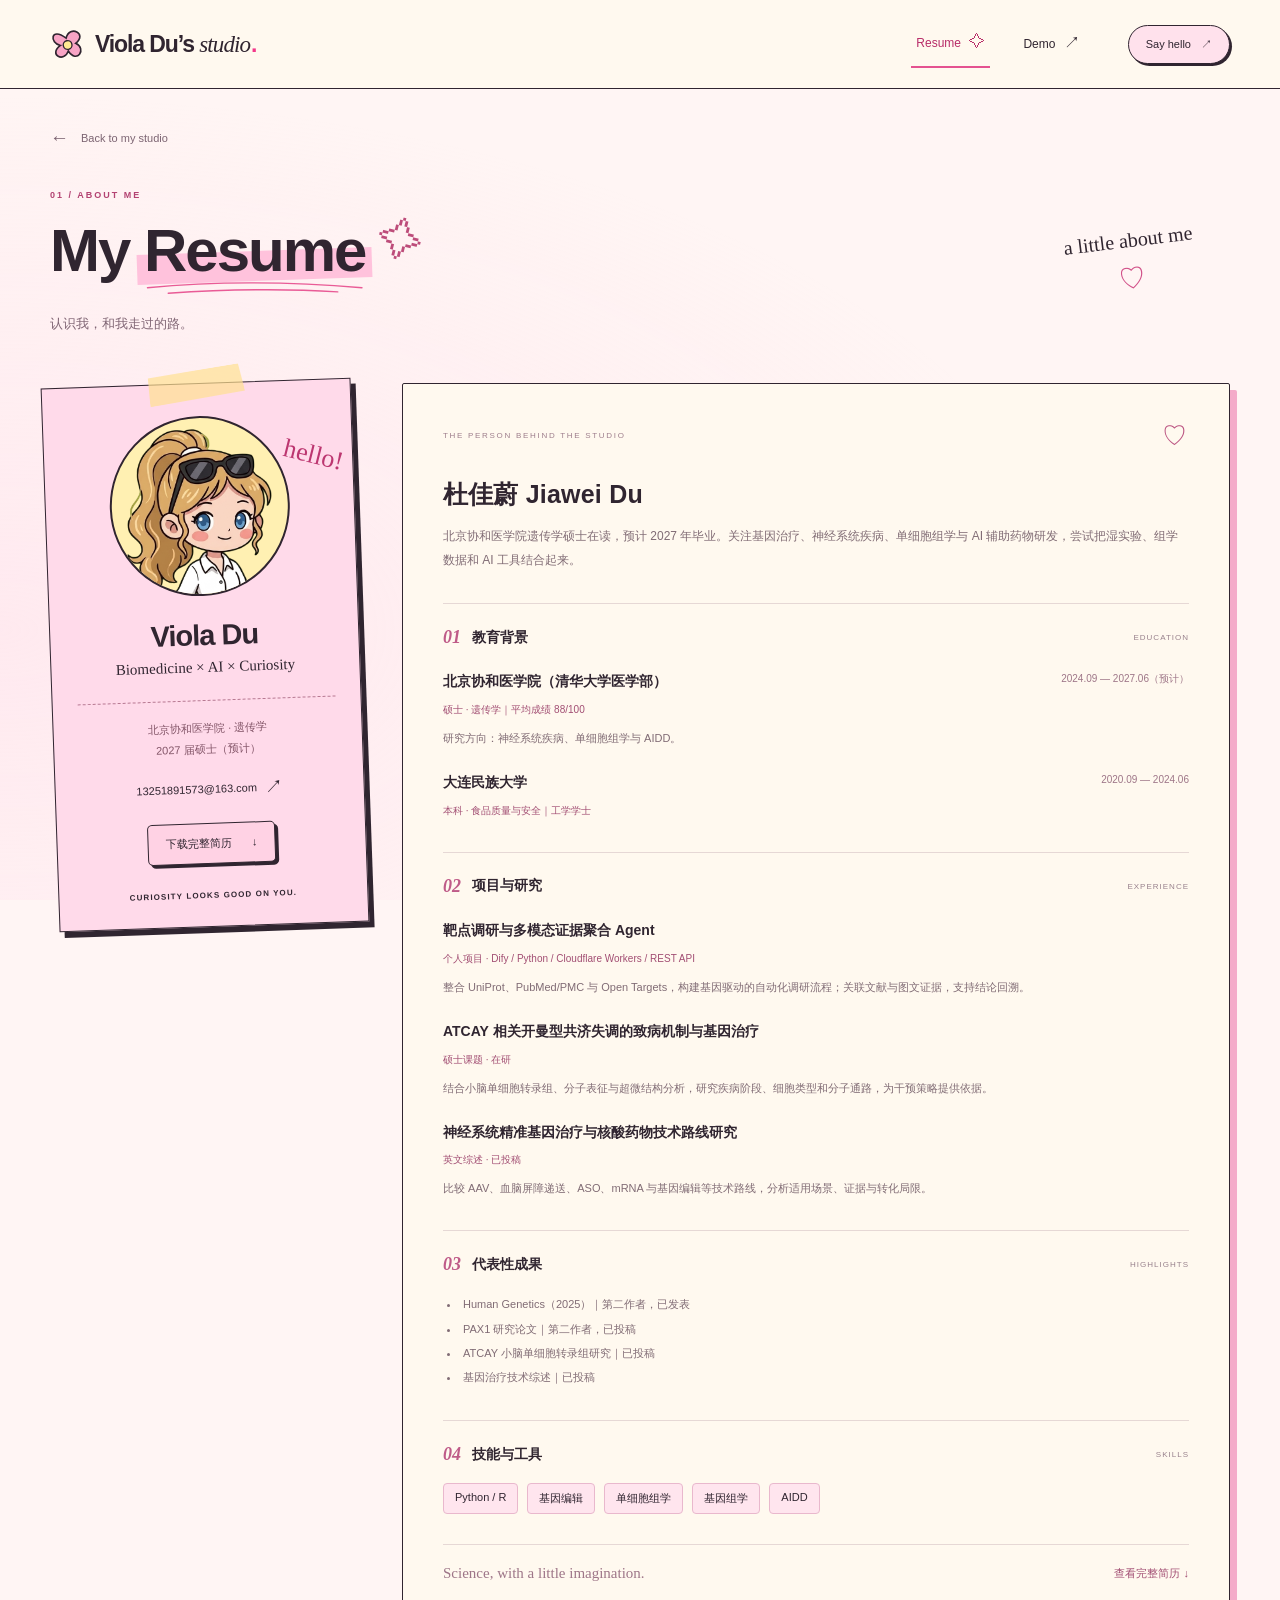
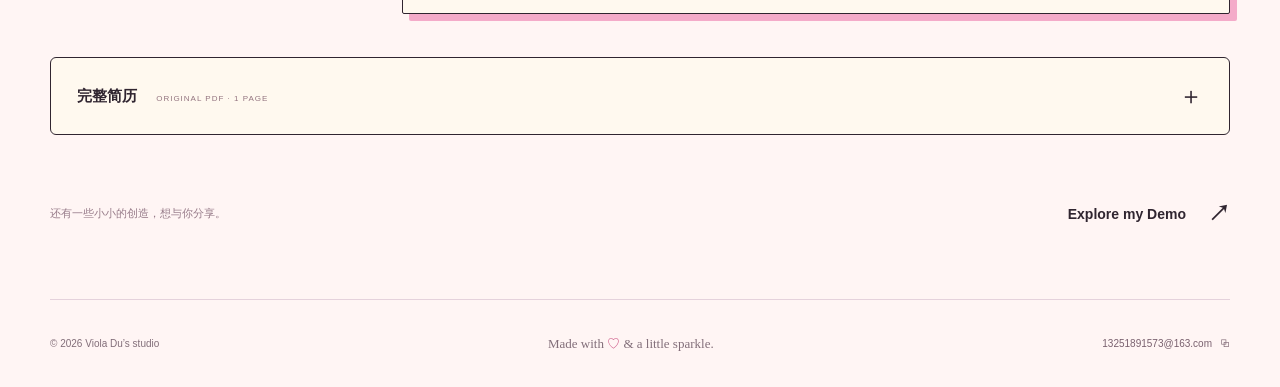
==== resume.html @ eedb1ac7 "Add files via upload" ====
<!doctype html><html lang="zh-CN"><head><meta charset="UTF-8"><meta name="viewport" content="width=device-width, initial-scale=1"><meta name="theme-color" content="#ffb4cf"><meta name="description" content="Viola Du 杜佳蔚的个人简历。北京协和医学院遗传学硕士在读，关注基因治疗、神经系统疾病与 AI 辅助药物研发。"><title>My Resume — Viola Du’s studio</title><link rel="icon" type="image/svg+xml" href="assets/favicon.svg"><link rel="stylesheet" href="styles.css?v=studio-4"><script src="content.js?v=studio-5" defer></script><script src="script.js?v=studio-2" defer></script></head>
<body class="inner-page resume-page"><a class="skip-link" href="#main">跳到主要内容</a>
<header class="site-header"><div class="header-inner shell"><a class="brand" href="index.html"><img class="brand-flower" src="assets/favicon.svg" width="34" height="34" alt=""><span>Viola Du<span class="brand-apostrophe">’s</span> <em>studio</em><span class="brand-period">.</span></span></a><nav class="page-nav" aria-label="主导航"><a href="resume.html" aria-current="page">Resume <span>✧</span></a><a href="demo.html">Demo <span>↗</span></a></nav><a class="hello-link" href="mailto:13251891573@163.com" data-email-link><span>Say hello</span><span aria-hidden="true">↗</span></a></div></header>
<main id="main" class="inner-main shell">
<a class="back-link" href="index.html"><span aria-hidden="true">←</span> Back to my studio</a>
<div class="inner-heading"><div><span class="eyebrow">01 / ABOUT ME</span><h1>My <span class="pink-highlight">Resume<svg viewBox="0 0 320 22" aria-hidden="true"><path d="M5 12Q148-2 315 12M35 20Q170 11 280 18"/></svg></span><span class="title-star" aria-hidden="true">✧</span></h1><p>认识我，和我走过的路。</p></div><span class="heading-note" aria-hidden="true">a little about me <span>♡</span></span></div>
<div class="resume-layout">
<aside class="profile-note"><span class="tape" aria-hidden="true"></span><div class="profile-portrait"><img src="assets/viola-character.png" alt="Viola 的金发卡通形象" width="498" height="970"></div><span class="profile-wave" aria-hidden="true">hello!</span><h2 data-name>Viola Du</h2><p>Biomedicine × AI × Curiosity</p><div class="profile-divider"></div><span class="profile-location">北京协和医学院 · 遗传学<br>2027 届硕士（预计）</span><a data-email-link href="mailto:13251891573@163.com" class="profile-email"><span data-email>13251891573@163.com</span> <span aria-hidden="true">↗</span></a><a class="small-button profile-download" href="assets/viola-du-resume.pdf" download="Viola-Du-Resume.pdf">下载完整简历 <span aria-hidden="true">↓</span></a><span class="profile-footer" aria-hidden="true">curiosity looks good on you.</span></aside>
<article class="resume-paper"><div class="paper-top"><span>THE PERSON BEHIND THE STUDIO</span><span aria-hidden="true">♡</span></div><h2 id="resume-headline">杜佳蔚 Jiawei Du</h2><p class="resume-introduction" id="resume-introduction">北京协和医学院遗传学硕士在读，预计 2027 年毕业。</p><div class="resume-section"><h3><span aria-hidden="true">01</span> 教育背景 <small>EDUCATION</small></h3><div id="education-list"></div></div><div class="resume-section"><h3><span aria-hidden="true">02</span> 项目与研究 <small>EXPERIENCE</small></h3><div id="experience-list"></div></div><div class="resume-section"><h3><span aria-hidden="true">03</span> 代表性成果 <small>HIGHLIGHTS</small></h3><ul id="highlights-list" class="highlights-list"></ul></div><div class="resume-section"><h3><span aria-hidden="true">04</span> 技能与工具 <small>SKILLS</small></h3><div id="skills-list" class="skill-tags"></div></div><div class="resume-bottom"><span>Science, with a little imagination.</span><a href="#full-resume" class="text-link">查看完整简历 ↓</a></div></article>
</div>
<details class="pdf-panel" id="full-resume"><summary><span>完整简历 <small>ORIGINAL PDF · 1 PAGE</small></span><span class="pdf-expand" aria-hidden="true">＋</span></summary><div class="pdf-actions"><span>点击预览可在新标签页查看原版 PDF。</span><a href="assets/viola-du-resume.pdf" target="_blank" rel="noopener" class="small-button">打开 PDF ↗</a><a href="assets/viola-du-resume.pdf" download="Viola-Du-Resume.pdf" class="small-button">下载 ↓</a></div><a class="pdf-preview-link" href="assets/viola-du-resume.pdf" target="_blank" rel="noopener" aria-label="在新标签页打开完整简历 PDF"><img src="assets/resume-preview.png" alt="杜佳蔚的一页完整简历，包含个人优势、教育背景、代表性成果、项目经历和综合技能；可打开原版 PDF 阅读" loading="lazy"></a></details>
<a class="next-page-link" href="demo.html"><span>还有一些小小的创造，想与你分享。</span><strong>Explore my Demo <span aria-hidden="true">↗</span></strong></a>
</main>
<footer class="site-footer shell"><span>© <span data-year>2026</span> Viola Du’s studio</span><span class="footer-love">Made with <span aria-hidden="true">♡</span> & a little sparkle.</span><button class="email-copy" type="button" data-copy-email aria-label="复制邮箱 13251891573@163.com"><span data-email>13251891573@163.com</span><span aria-hidden="true">⧉</span></button></footer><div class="toast" id="toast" role="status" aria-live="polite"></div></body></html>
---- styles.css ----
@charset "UTF-8";
:root{--cream:#fff9ef;--pink:#ffb4cf;--hot-pink:#f33789;--light-pink:#ffe1ec;--yellow:#ffe992;--ink:#302530;--muted:#796675;--line:#ddcdd2;--sans:-apple-system,BlinkMacSystemFont,"Segoe UI","PingFang SC","Microsoft YaHei",sans-serif;--display:"Arial Black","Avenir Next",Arial,sans-serif;--hand:"Bradley Hand","Comic Sans MS","Chalkboard SE",cursive}
*{box-sizing:border-box}html{scroll-behavior:smooth}body{margin:0;color:var(--ink);background:var(--cream);font-family:var(--sans);-webkit-font-smoothing:antialiased;font-size:14px}h1,h2,h3,p{margin:0}a{color:inherit;text-decoration:none}button{font:inherit;color:inherit;cursor:pointer}img,svg{display:block}img{max-width:100%}button,a{-webkit-tap-highlight-color:transparent;touch-action:manipulation}button:focus-visible,a:focus-visible,summary:focus-visible{outline:3px solid #a90f59;outline-offset:6px}::selection{background:#fda5cb;color:#302530}[hidden]{display:none!important}.shell{width:min(1200px,calc(100% - 100px));margin-inline:auto}.svg-definitions{position:absolute;width:0;height:0;overflow:hidden}.sr-only{position:absolute;width:1px;height:1px;overflow:hidden;clip:rect(0,0,0,0);white-space:nowrap}.skip-link{position:fixed;top:10px;left:10px;z-index:100;padding:12px 20px;background:var(--ink);color:white;transform:translateY(-180%)}.skip-link:focus{transform:translateY(0)}
.site-header{background:var(--cream);position:relative;z-index:10;border-bottom:1.5px solid var(--ink)}.header-inner{height:88px;display:flex;align-items:center;justify-content:space-between;gap:28px}.brand{display:inline-flex;align-items:center;gap:10px;font-size:23px;font-weight:800;letter-spacing:-1.1px;white-space:nowrap}.brand-flower{width:35px;height:35px;flex:none;color:#f5a1c1;transform:rotate(-12deg)}.brand em{font-family:Georgia,serif;font-weight:500;letter-spacing:-.9px}.brand-apostrophe{font-weight:600}.brand-period{color:var(--hot-pink);margin-left:1px}.header-note{font-family:var(--hand);font-size:15px;transform:rotate(-2deg);color:#7d6872}.header-note>span{font-family:Georgia,serif;color:#bc5b81;font-size:21px;padding-left:8px}.hello-link{display:flex;gap:10px;align-items:center;border:1.5px solid var(--ink);background:#ffe1ec;border-radius:25px;padding:11px 17px;font-size:11px;white-space:nowrap;box-shadow:2px 2px 0 var(--ink);transition:transform .18s,box-shadow .18s}.hello-link svg{width:16px;height:16px}.hello-link:hover{transform:translate(2px,2px);box-shadow:0 0 0 var(--ink)}
.welcome-scene{position:relative;isolation:isolate;overflow:hidden;background:#fff6eb url("assets/pink-paint.webp") center bottom/cover no-repeat}.paper-grain{position:absolute;inset:0;z-index:-1;opacity:.13;pointer-events:none;background-image:url("data:image/svg+xml,%3Csvg xmlns='http://www.w3.org/2000/svg' width='180' height='180'%3E%3Cfilter id='n'%3E%3CfeTurbulence type='fractalNoise' baseFrequency='.72' numOctaves='3' stitchTiles='stitch'/%3E%3C/filter%3E%3Cpath d='M0 0h180v180H0z' fill='%23a87383' filter='url(%23n)' opacity='.6'/%3E%3C/svg%3E")}.scene-topline{display:flex;justify-content:space-between;gap:20px;padding-top:25px;font-size:8px;font-weight:600;letter-spacing:2px;color:#8c7380}.welcome-grid{display:grid;grid-template-columns:minmax(0,1.22fr) minmax(0,1fr);gap:8px;align-items:center;min-height:655px;position:relative;z-index:1}.welcome-copy{padding:36px 0 40px;position:relative;z-index:2;min-width:0}.intro-sticker{display:inline-flex;align-items:center;gap:8px;font-size:10px;font-weight:700;letter-spacing:1.4px;border:1.5px solid var(--ink);background:var(--yellow);padding:8px 12px;box-shadow:2px 2px 0 var(--ink);transform:rotate(-4deg);margin-bottom:31px;margin-left:5px}.status-dot{width:6px;height:6px;border-radius:50%;background:var(--ink)}.cutout-title{font-family:var(--display);font-size:57px;font-weight:900;line-height:1.06;letter-spacing:-2.7px;position:relative;isolation:isolate;margin-left:-5px}.cutout-line{display:flex;gap:16px;align-items:center;margin-bottom:14px}.cutout-word{display:flex;gap:4px;align-items:center;filter:drop-shadow(1px 3px 0 #d96b96)}.cutout-title i{display:inline-block;font-style:normal;background:#fff9ee;padding:6px 5px 7px;box-shadow:0 0 0 3px #efbac9;color:#272125;transform:rotate(-7deg);clip-path:polygon(1% 1%,24% 2%,33% 0,51% 2%,72% 0,86% 2%,99% 0,98% 20%,100% 32%,98% 54%,100% 72%,97% 85%,99% 99%,77% 97%,54% 100%,26% 97%,1% 100%,2% 75%,0 47%,2% 24%)}.cutout-title i:nth-child(2n){background:#ffc1d7;transform:rotate(5deg) translateY(3px)}.cutout-title i:nth-child(3n){transform:rotate(-3deg) translateY(-3px);background:#fff5df}.cutout-title i:nth-child(4n){background:#f596ba;transform:rotate(7deg)}.cutout-title i:nth-child(5n){transform:rotate(-5deg) translateY(4px)}.line-two{margin-left:24px;gap:15px}.line-two .cutout-word:last-child i:nth-child(3n+1){background:#ffb0cd}.line-two .cutout-word:last-child i:last-child{background:#ffe992;transform:rotate(9deg)}.welcome-description{margin-top:29px;margin-left:4px;font-size:14px;line-height:1.9}.welcome-description p:first-child{font-size:14px;letter-spacing:.2px}.welcome-description strong{font-weight:650}.welcome-description p:first-child>span{color:#d7397d;font-size:22px;vertical-align:-1px;margin-left:4px}.welcome-description p:nth-child(2){font-size:12px;color:#7c5c6b;letter-spacing:1.2px}.choose-caption{display:flex;align-items:center;margin:22px 0 7px 6px;gap:11px;font-family:var(--hand);font-size:18px;transform:rotate(-2deg)}.choose-caption svg{width:69px;height:31px;fill:none;stroke:var(--ink);stroke-width:2;stroke-linecap:round;stroke-linejoin:round;transform:rotate(5deg)}.entry-options{display:grid;grid-template-columns:minmax(0,1fr) minmax(0,1fr);gap:20px;max-width:553px;margin-top:10px}.entry-card{display:block;border:2px solid var(--ink);border-radius:10px;background:#fff6e9;box-shadow:5px 5px 0 var(--ink);padding:17px 19px 18px;transform:rotate(-2deg);transition:transform .2s,box-shadow .2s}.demo-entry{background:#ffc4dc;transform:rotate(2deg)}.entry-card:hover{transform:rotate(0) translateY(-5px);box-shadow:6px 9px 0 var(--ink)}.entry-card:active{transform:translate(3px,3px);box-shadow:1px 1px 0 var(--ink)}.entry-top{display:flex;gap:10px;align-items:center;font-size:8px;font-weight:650;letter-spacing:.9px}.entry-top svg{width:26px;height:28px;flex:none}.entry-arrow{font-size:23px;line-height:1;margin-left:auto;font-weight:400}.entry-title{display:flex;gap:5px;align-items:center;justify-content:space-between;font-family:var(--display);font-size:26px;letter-spacing:-1px;margin-top:10px;white-space:nowrap}.entry-title>span{font-family:Georgia,serif;font-weight:400;font-size:25px;line-height:1;transform:rotate(-10deg)}.entry-description{display:block;font-size:10px;color:#745a65;letter-spacing:.5px;margin-top:7px}
.character-scene{position:relative;height:622px;align-self:end;isolation:isolate;min-width:0}.character-orbit{position:absolute;width:408px;height:408px;left:calc(50% - 191px);top:135px;border:2.5px solid var(--ink);border-radius:49% 51% 47% 53% / 48% 48% 52% 52%;background:#ffb9ce;box-shadow:10px 10px 0 var(--ink);overflow:hidden;transform:rotate(-6deg)}.orbit-yellow{position:absolute;top:-35px;left:-30px;width:430px;height:135px;background:var(--yellow);border-radius:0 0 50% 33%;transform:rotate(8deg)}.orbit-dots{position:absolute;bottom:0;left:0;width:230px;height:160px;background:radial-gradient(#e993b0 1px,transparent 1.5px) 0 0/9px 9px;opacity:.5;transform:rotate(5deg)}.viola-character{position:absolute;width:277px;height:auto;left:calc(50% - 134px);top:57px;filter:drop-shadow(3px 4px 0 #fff8ed) drop-shadow(-3px -2px 0 #fff8ed);transform:rotate(2deg);z-index:2;animation:character-arrives .8s cubic-bezier(.2,.8,.3,1) both}.little-label{position:absolute;right:20px;top:48px;z-index:4;background:#fff9e9;border:1px solid #cda9aa;box-shadow:2px 3px 0 #d898ab44;padding:11px 18px 13px 12px;font-family:var(--hand);font-size:15px;line-height:1.15;transform:rotate(9deg)}.little-label::before{content:"";position:absolute;background:#ffd46f88;width:55px;height:18px;top:-10px;left:45px;transform:rotate(-4deg);clip-path:polygon(3% 0,100% 3%,97% 100%,0 90%)}.little-label>span:first-child{font-size:12px}.label-heart{position:absolute;font-size:20px;right:4px;bottom:-6px;color:#d24682;transform:rotate(14deg)}.character-rays{position:absolute;top:49px;left:50px;width:64px;height:70px;fill:none;stroke:#302530;stroke-width:3.5;stroke-linecap:round;transform:rotate(-10deg)}.character-name{position:absolute;left:-3px;top:356px;z-index:3;font-family:var(--hand);font-size:18px;transform:rotate(-10deg);width:115px;line-height:1.2}.character-name svg{width:77px;height:40px;fill:none;stroke:#302530;stroke-width:1.8;stroke-linecap:round;stroke-linejoin:round;transform:rotate(190deg);margin-left:24px}.hello-sticker{position:absolute;right:-5px;bottom:68px;z-index:4;width:116px;height:101px;border:2px solid var(--ink);background:var(--yellow);box-shadow:3px 4px 0 var(--ink);transform:rotate(11deg);border-radius:50%;font-family:var(--display);font-size:21px;letter-spacing:-1px;line-height:1.1;display:flex;align-items:center;justify-content:center;flex-direction:column}.hello-sticker em{font-style:normal}.hello-sticker>span{font-family:Arial,sans-serif;position:absolute;font-size:19px;top:9px;right:18px;transform:rotate(10deg)}.character-star{position:absolute;width:34px;height:43px;right:-3px;top:229px;color:var(--yellow);transform:rotate(10deg)}.scene-star{position:absolute;z-index:1;pointer-events:none;color:var(--yellow);width:29px;height:39px}.scene-star-one{left:1.5%;top:70px;transform:rotate(-13deg)}.scene-star-two{left:46%;top:103px;transform:rotate(12deg);width:23px}.scene-star-three{right:3%;top:73px;transform:rotate(14deg);width:39px;height:49px}.scene-star-four{left:3.5%;bottom:99px;width:38px;height:50px;transform:rotate(-12deg)}.scene-bottomline{position:relative;z-index:2;display:flex;align-items:center;justify-content:space-between;gap:20px;padding-block:12px 26px;font-size:8px;font-weight:650;letter-spacing:1.1px}.scene-bottomline>span:first-child{display:flex;align-items:center;gap:9px}.mini-star{font-size:19px;line-height:1;font-weight:400}.bottom-scribble{font-family:var(--hand);font-size:17px;letter-spacing:0;font-weight:400;transform:rotate(-3deg)}.ticker{background:#ffaacb;border-block:1.5px solid var(--ink);overflow:hidden;padding:15px 0;user-select:none}.ticker>div{display:flex;align-items:center;justify-content:center;gap:33px;width:max-content;min-width:100%;font-family:var(--display);font-size:12px;letter-spacing:.5px;white-space:nowrap}.ticker span:nth-child(2n){font-size:21px;font-family:Georgia,serif;line-height:14px}
.site-footer{display:flex;align-items:center;justify-content:space-between;gap:20px;min-height:88px;font-size:10px;color:#826e79}.footer-love{font-family:var(--hand);font-size:13px}.footer-love>span{color:#cb5181}.email-copy{border:0;background:transparent;padding:12px 0;display:inline-flex;align-items:center;gap:8px;font-size:10px;color:#79606e;overflow-wrap:anywhere}.email-copy:hover{color:#b40d57}.toast{position:fixed;bottom:28px;left:50%;transform:translate(-50%,15px);z-index:100;background:var(--cream);color:var(--ink);border:2px solid var(--ink);box-shadow:4px 4px 0 var(--ink);border-radius:8px;max-width:calc(100% - 36px);width:max-content;padding:14px 20px;font-size:13px;line-height:1.6;opacity:0;pointer-events:none;transition:opacity .2s,transform .2s;text-align:center}.toast.visible{opacity:1;transform:translate(-50%,0)}
.inner-page{background:#fff5f4}.inner-page::before{content:"";position:fixed;inset:0;pointer-events:none;background:radial-gradient(ellipse at 0 70%,#ffdeeb80,transparent 60%);z-index:-1}.page-nav{display:flex;gap:28px;margin-left:auto;margin-right:15px;font-size:12px}.page-nav a{padding:12px 5px;border-bottom:2px solid transparent}.page-nav a>span{font-size:16px;margin-left:5px}.page-nav a[aria-current]{border-bottom-color:#e45290;color:#b82c68}.page-nav a:hover{color:#b82c68}.inner-main{padding-top:31px;padding-bottom:40px}.back-link{display:inline-flex;align-items:center;gap:12px;font-size:11px;color:#7c6472;min-height:36px}.back-link>span{font-size:19px}.back-link:hover{color:#b82c68}.inner-heading{display:flex;align-items:center;justify-content:space-between;margin-top:34px;margin-bottom:48px;gap:25px}.eyebrow{font-size:9px;letter-spacing:2px;font-weight:700;display:block;color:#b34372;margin-bottom:15px}.inner-heading h1{font-family:var(--display);font-size:60px;font-weight:900;letter-spacing:-2px;line-height:1.2}.pink-highlight{position:relative;isolation:isolate}.pink-highlight::before{content:"";position:absolute;inset:51% -7px 3px;background:#ffc2dc;z-index:-1;transform:rotate(-2deg)}.pink-highlight svg{position:absolute;bottom:-12px;left:0;width:100%;height:18px;fill:none;stroke:#e95b96;stroke-width:2;stroke-linecap:round}.title-star{display:inline-block;color:#bd4c7a;font-family:Georgia,serif;font-size:45px;font-weight:400;vertical-align:top;margin:0 0 0 13px;transform:rotate(14deg)}.inner-heading p{margin-top:25px;font-size:13px;line-height:1.8;color:#816675}.heading-note{font-family:var(--hand);font-size:20px;transform:rotate(-7deg);margin-right:35px;white-space:nowrap}.heading-note>span{font-size:27px;color:#d15088;display:block;text-align:center;margin-top:9px}.resume-layout{display:grid;grid-template-columns:310px minmax(0,1fr);gap:42px;align-items:start}.profile-note{position:relative;padding:32px 25px 26px;border:1.5px solid var(--ink);background:#ffdaea;box-shadow:5px 6px 0 #302530;transform:rotate(-2deg);text-align:center}.tape{position:absolute;width:96px;height:30px;background:#ffe192b0;top:-14px;left:calc(50% - 48px);transform:rotate(-7deg);clip-path:polygon(2% 3%,97% 0,100% 93%,0 99%);z-index:2}.profile-portrait{width:180px;height:180px;margin-inline:auto;border:2px solid var(--ink);border-radius:50%;overflow:hidden;background:#fff0b2;position:relative}.profile-portrait img{position:absolute;width:158px;max-width:none;left:calc(50% - 79px);top:6px;height:auto}.profile-wave{position:absolute;top:60px;right:8px;font-family:var(--hand);font-size:26px;transform:rotate(16deg);color:#bc3670}.profile-note h2{font-family:var(--display);font-size:29px;letter-spacing:-1px;margin-top:23px}.profile-note>p{font-family:var(--hand);font-size:15px;margin-top:7px}.profile-divider{border-top:1px dashed #b77992;margin:24px 0 17px}.profile-location{display:block;font-size:11px;color:#845669;line-height:1.9;margin-bottom:17px}.profile-email{font-size:11px;display:flex;justify-content:center;gap:8px;overflow-wrap:anywhere;align-items:center}.profile-email>span:last-child{font-size:18px}.profile-download{margin-top:22px}.profile-footer{display:block;margin-top:27px;font-size:8px;font-weight:600;letter-spacing:1.1px;text-transform:uppercase}.resume-paper{padding:35px 40px 31px;background:var(--cream);border:1.5px solid var(--ink);border-radius:2px;box-shadow:7px 7px 0 #f4abc9;position:relative}.paper-top{display:flex;justify-content:space-between;align-items:center;font-size:8px;letter-spacing:1.7px;color:#9e7e8c;margin-bottom:26px}.paper-top>span:last-child{font-size:25px;color:#bb5380}.resume-paper>h2{font-size:25px;letter-spacing:.2px}.resume-introduction{font-size:12px;line-height:2;color:#816c75;margin-top:13px}.resume-section{margin-top:31px;border-top:1px solid #e6d8d5;padding-top:23px}.resume-section h3{display:flex;align-items:center;gap:11px;font-size:14px;font-weight:600}.resume-section h3>span{font-family:Georgia,serif;font-style:italic;font-size:18px;color:#bf5b88}.resume-section h3 small{font-size:8px;letter-spacing:1px;color:#99828d;font-weight:500;margin-left:auto}.resume-bottom{display:flex;align-items:center;justify-content:space-between;gap:15px;border-top:1px solid #e6d8d5;margin-top:30px;padding-top:20px;font-family:var(--hand);font-size:15px;color:#9e7688}.resume-item{padding-top:22px}.resume-item h4{margin:0;font-size:14px;line-height:1.7}.resume-item-header{display:flex;justify-content:space-between;align-items:start;gap:15px;flex-wrap:wrap}.resume-item-header>span{color:#9e7688;font-size:10px;line-height:1.8}.resume-item p{font-size:11px;line-height:2;color:#816c75;margin-top:7px}.resume-item p.resume-subtitle{color:#a24e73;font-size:10px;margin-top:6px}.skill-tags{display:flex;flex-wrap:wrap;gap:9px;padding-top:18px}.skill-tag{background:#ffe5ee;border:1px solid #e9b8cd;padding:7px 11px;border-radius:4px;font-size:11px}.highlights-list{padding-left:17px;margin:17px 0 0;color:#816c75;font-size:11px;line-height:2.2}.highlights-list li{padding-left:3px}.small-button{display:inline-flex;justify-content:center;align-items:center;gap:20px;padding:12px 17px;border:1.5px solid var(--ink);background:#ffd2e4;box-shadow:3px 3px 0 var(--ink);border-radius:5px;font-family:var(--sans);font-size:11px;color:var(--ink);transition:transform .2s,box-shadow .2s}.small-button:hover{transform:translate(2px,2px);box-shadow:1px 1px 0 var(--ink)}.text-link{font-family:var(--sans);font-size:11px;white-space:nowrap;color:#a24e73}.next-page-link{display:flex;justify-content:space-between;align-items:center;gap:25px;padding:30px 0;margin-top:34px}.next-page-link>span{color:#977b89;font-size:11px;line-height:1.8}.next-page-link strong{font-size:14px;font-weight:600;display:flex;align-items:center;gap:22px}.next-page-link strong>span{font-size:22px}.next-page-link:hover strong{color:#b82c68}.inner-page .site-footer{border-top:1px solid #e5d2dc}.pdf-panel{margin-top:43px;border:1.5px solid #302530;border-radius:6px;background:var(--cream);scroll-margin-top:20px}.pdf-panel summary{display:flex;align-items:center;justify-content:space-between;padding:22px 26px;cursor:pointer;list-style:none;font-size:15px;font-weight:600}.pdf-panel summary::-webkit-details-marker{display:none}.pdf-panel summary small{font-size:8px;letter-spacing:1px;margin-left:15px;color:#947580;font-weight:500}.pdf-expand{font-size:24px;font-weight:400}.pdf-panel[open] .pdf-expand{transform:rotate(45deg)}.pdf-actions{display:flex;gap:15px;align-items:center;padding:0 26px 22px}.pdf-actions>span{font-size:11px;line-height:1.9;color:#9a7988;margin-right:auto}.pdf-actions .small-button{font-size:10px;white-space:nowrap}.pdf-preview-link{display:block;margin:0 26px 26px;border:1px solid #e5d4dc}.pdf-preview-link img{width:100%;height:auto}
.demo-toolbar{display:flex;align-items:center;justify-content:space-between;gap:20px;margin-bottom:23px;font-size:9px;letter-spacing:1.4px;color:#977c89}.demo-toolbar-note{font-size:8px;letter-spacing:1.6px}.demo-toolbar-note>span{font-size:17px;vertical-align:-2px;margin-left:8px;color:#cc618f}.demo-grid{display:grid;grid-template-columns:repeat(2,minmax(0,1fr));gap:30px}.demo-grid noscript{display:contents}.demo-card{background:var(--cream);border:1.5px solid var(--ink);border-radius:9px;box-shadow:5px 5px 0 #e49dbb;overflow:hidden;display:flex;flex-direction:column}.demo-card-2{box-shadow:5px 5px 0 #c4b1de}.demo-cover{aspect-ratio:1.75;overflow:hidden;background:#ffdaea;position:relative;border-bottom:1px solid var(--ink)}.demo-cover img{width:100%;height:100%;object-fit:cover}.demo-status{position:absolute;top:17px;left:17px;font-size:8px;letter-spacing:1px;border:1px solid var(--ink);border-radius:20px;background:var(--cream);padding:7px 10px}.is-live{color:#496243}.is-soon{color:#796584}.demo-card-copy{padding:27px;display:flex;flex-direction:column;flex:1}.demo-card-meta{display:flex;justify-content:space-between;align-items:center;gap:20px;font-size:8px;letter-spacing:1.2px;color:#af5a80}.demo-card-meta>span:last-child{font-family:Georgia,serif;font-size:17px;font-style:italic;letter-spacing:0}.demo-card-title{font-size:23px;font-weight:650;line-height:1.6;margin-top:12px;letter-spacing:.2px}.demo-card-description{font-size:12px;color:#937584;line-height:1.95;margin-top:13px}.demo-tags{display:flex;gap:7px;flex-wrap:wrap;margin-top:19px;margin-bottom:27px}.demo-tags>span{font-size:9px;border:1px solid #e5ced8;border-radius:3px;padding:5px 9px;color:#937584}.demo-card-bottom{display:flex;justify-content:space-between;align-items:center;gap:15px;margin-top:auto;border-top:1px dashed #ddc8d3;padding-top:21px}.demo-open-note{font-size:9px;color:#a18b95}.coming-soon-button{background:#efdfeb;border-color:#9c8195;color:#8a7182;box-shadow:2px 2px 0 #bea5b3;cursor:default}.coming-soon-button:hover{transform:none;box-shadow:2px 2px 0 #bea5b3}.demo-note{margin-top:36px;padding:21px 0;display:flex;align-items:center;gap:10px;color:#a36e88}.demo-note>span:first-child{font-size:23px;color:#d1709e}.demo-note p{font-size:11px;line-height:1.8}.demo-note-hand{font-family:var(--hand);font-size:16px;margin-left:auto;transform:rotate(-3deg)}
@keyframes character-arrives{from{opacity:0;transform:translateY(15px) rotate(0)}to{opacity:1;transform:translateY(0) rotate(2deg)}}
@media(min-width:1500px){.welcome-grid{min-height:690px}.welcome-copy{padding-top:28px}.character-scene{height:652px}.character-orbit{top:142px}.viola-character{top:65px;width:290px}.little-label{top:58px}.hello-sticker{bottom:88px}.scene-topline{padding-top:29px}.scene-bottomline{padding-bottom:28px}.welcome-scene{background-size:100% 100%}}
@media(max-width:1150px){.shell{width:calc(100% - 72px)}.welcome-grid{grid-template-columns:minmax(0,1.2fr) minmax(0,1fr);min-height:619px}.cutout-title{font-size:48px;letter-spacing:-2.5px}.cutout-title i{padding:6px 4px}.cutout-line{gap:12px}.cutout-word{gap:3px}.line-two{margin-left:17px;gap:12px}.intro-sticker{margin-bottom:30px}.entry-options{gap:17px}.entry-card{padding:14px 15px 16px}.entry-title{font-size:22px}.entry-top{font-size:7px;letter-spacing:.6px;gap:7px}.entry-top svg{width:23px;height:25px}.entry-description{font-size:9px}.character-scene{height:590px}.character-orbit{width:350px;height:350px;left:calc(50% - 170px);top:140px}.viola-character{width:256px;left:calc(50% - 124px);top:57px}.character-rays{left:15px;top:65px;width:53px}.little-label{right:3px;top:46px;font-size:13px}.little-label>span:first-child{font-size:11px}.character-name{left:-8px;top:337px;font-size:16px;width:103px}.hello-sticker{right:-9px;bottom:78px;width:96px;height:89px;font-size:18px}.hello-sticker>span{font-size:15px;top:8px;right:13px}.character-star{right:-8px;top:230px;width:27px}.welcome-description{margin-top:25px}.choose-caption{font-size:16px;margin-top:20px}.header-note{font-size:13px}.brand{font-size:21px}.scene-star-four{left:1%;bottom:77px;width:25px}.scene-star-two{top:74px}.resume-layout{grid-template-columns:280px minmax(0,1fr);gap:33px}.resume-paper{padding:29px 30px}.resume-section h3 small{font-size:7px}.demo-card-title{font-size:21px}}
@media(max-width:900px){.shell{width:calc(100% - 48px)}.header-inner{height:78px}.header-note{display:none}.brand{font-size:22px}.welcome-grid{grid-template-columns:minmax(0,1.15fr) minmax(0,1fr);min-height:578px}.cutout-title{font-size:40px;letter-spacing:-2px}.cutout-title i{padding:6px 3px}.cutout-word{gap:2px}.cutout-line{gap:10px;margin-bottom:12px}.line-two{margin-left:15px;gap:10px}.intro-sticker{font-size:8px;padding:7px 10px;margin-bottom:26px}.welcome-description{font-size:12px;margin-top:24px}.welcome-description p:first-child{font-size:12px}.welcome-description p:nth-child(2){font-size:11px;letter-spacing:.6px}.choose-caption{font-size:15px;margin-top:19px;margin-bottom:5px}.choose-caption svg{width:54px}.entry-card{padding:12px 12px 14px;box-shadow:4px 4px 0 var(--ink);border-radius:8px}.entry-options{gap:15px}.entry-title{font-size:18px;letter-spacing:-.6px}.entry-title>span{font-size:18px}.entry-top{font-size:6px;letter-spacing:.4px;gap:5px}.entry-top svg{width:20px;height:23px}.entry-arrow{font-size:18px}.entry-description{font-size:8px;letter-spacing:.1px;margin-top:9px}.character-scene{height:557px}.character-orbit{width:300px;height:300px;left:calc(50% - 144px);top:151px}.viola-character{width:229px;left:calc(50% - 111px);top:75px}.little-label{right:1px;top:57px;font-size:12px;padding:9px 12px}.little-label>span:first-child{font-size:10px}.character-rays{left:12px;top:93px;width:45px}.hello-sticker{width:82px;height:77px;right:-6px;bottom:82px;font-size:16px}.character-name{left:-1px;top:333px;font-size:14px;width:86px}.character-name svg{width:60px;margin-left:17px}.character-star{right:0;top:248px;width:22px}.scene-star-one{left:.5%;top:72px;width:20px;height:27px}.scene-star-three{right:1%;top:51px;width:25px;height:33px}.scene-topline{font-size:7px;letter-spacing:1.5px}.scene-bottomline{font-size:7px;padding-bottom:23px}.bottom-scribble{font-size:15px}.site-footer{font-size:9px;gap:15px}.email-copy{font-size:9px}.footer-love{font-size:12px}.page-nav{gap:16px;margin-right:5px}.inner-heading h1{font-size:50px}.heading-note{font-size:17px;margin-right:4px}.resume-layout{grid-template-columns:230px minmax(0,1fr);gap:26px}.profile-note{padding-inline:15px}.profile-portrait{width:155px;height:155px}.profile-portrait img{width:137px;left:calc(50% - 68px)}.profile-wave{font-size:20px;top:50px;right:6px}.profile-note h2{font-size:26px}.profile-note>p{font-size:13px}.profile-email{font-size:10px}.profile-footer{font-size:6px;letter-spacing:1px}.resume-paper{padding:26px 25px}.paper-top{font-size:6px;letter-spacing:1.1px}.resume-paper>h2{font-size:22px}.resume-introduction{font-size:11px}.resume-section h3{font-size:13px;gap:8px}.resume-section h3 small{font-size:6px;letter-spacing:.6px}.resume-bottom{font-size:13px;flex-wrap:wrap}.demo-grid{gap:23px}.demo-card-copy{padding:23px}.demo-card-title{font-size:19px}.demo-card-description{font-size:11px}.demo-tags{gap:5px}.demo-tags>span{font-size:8px;padding-inline:7px}.demo-card-bottom{gap:10px;flex-wrap:wrap}.demo-open-note{font-size:8px}.demo-note-hand{font-size:14px}.pdf-actions{flex-wrap:wrap}.pdf-actions>span{flex-basis:100%}}
@media(max-width:700px){.shell{width:calc(100% - 40px)}.header-inner{height:73px;gap:15px}.brand{font-size:21px;gap:7px;letter-spacing:-.8px}.brand-flower{width:29px;height:29px}.hello-link{font-size:10px;padding:9px 12px;gap:7px}.hello-link svg{width:14px;height:14px}.welcome-scene{background-size:auto 100%;background-position:40% bottom}.scene-topline{padding-top:18px;font-size:6px;letter-spacing:1.2px}.scene-topline>span:last-child{display:none}.welcome-grid{grid-template-columns:1fr;gap:0;min-height:0}.welcome-copy{padding:36px 0 0;max-width:535px;width:100%;margin-inline:auto}.intro-sticker{font-size:9px;margin-left:5px;margin-bottom:27px;padding:7px 11px}.cutout-title{font-size:clamp(39px,8.5vw,57px);letter-spacing:-2.2px;margin-left:0}.cutout-title i{padding:6px 4px 7px}.cutout-line{gap:12px;margin-bottom:12px}.cutout-word{gap:3px}.line-two{margin-left:17px;gap:12px}.welcome-description{margin-top:26px;margin-left:5px}.welcome-description p:first-child{font-size:13px}.welcome-description p:nth-child(2){font-size:12px}.choose-caption{font-size:17px;margin-top:20px;margin-bottom:9px;margin-left:5px}.choose-caption svg{width:61px}.entry-options{gap:18px;max-width:none}.entry-card{padding:15px 17px 16px;border-radius:9px}.entry-title{font-size:clamp(21px,4.7vw,28px);margin-top:12px}.entry-title>span{font-size:23px}.entry-top{font-size:7px;letter-spacing:.6px;gap:8px}.entry-top svg{width:23px;height:25px}.entry-arrow{font-size:21px}.entry-description{font-size:10px;letter-spacing:.3px;margin-top:9px}.character-scene{width:min(430px,100%);height:558px;margin:18px auto 0}.character-orbit{width:345px;height:345px;left:calc(50% - 166px);top:137px;box-shadow:8px 8px 0 var(--ink)}.viola-character{width:251px;left:calc(50% - 122px);top:39px}.little-label{top:41px;right:1px;font-size:13px;padding:10px 14px}.little-label>span:first-child{font-size:11px}.character-rays{top:71px;left:28px;width:54px}.character-name{font-size:16px;left:0;top:319px;width:90px}.character-name svg{width:67px;margin-left:17px}.hello-sticker{width:95px;height:88px;right:-2px;bottom:65px;font-size:18px}.hello-sticker>span{font-size:16px;right:11px}.character-star{right:5px;top:244px;width:26px}.scene-star-one{top:132px;left:auto;right:12px;width:21px;height:28px}.scene-star-two{left:auto;right:33px;top:51px;width:22px;height:28px}.scene-star-three{right:auto;left:15px;top:auto;bottom:119px;width:25px;height:35px}.scene-star-four{left:18px;bottom:494px;width:20px;height:28px}.scene-bottomline{padding-top:3px;padding-bottom:21px;font-size:6px;letter-spacing:.6px}.scene-bottomline>span:first-child{gap:7px}.mini-star{font-size:16px}.bottom-scribble{font-size:13px}.ticker{padding-block:13px}.ticker>div{font-size:10px;gap:23px}.site-footer{padding:21px 0;min-height:95px;flex-wrap:wrap;gap:8px 15px;font-size:9px}.footer-love{margin-left:auto;font-size:11px}.email-copy{width:100%;justify-content:center;padding-top:7px;font-size:10px}.page-nav{gap:14px;margin-right:0}.page-nav a{font-size:10px;padding-inline:0}.page-nav a>span{font-size:12px;margin-left:2px}.inner-page .hello-link{display:none}.inner-main{padding-top:20px}.inner-heading{margin-top:24px;margin-bottom:37px}.inner-heading h1{font-size:45px;letter-spacing:-1.5px}.eyebrow{font-size:8px;letter-spacing:1.7px;margin-bottom:13px}.title-star{font-size:32px;margin-left:10px}.inner-heading p{font-size:12px;margin-top:22px;max-width:320px}.heading-note{display:none}.resume-layout{grid-template-columns:1fr;gap:35px}.profile-note{width:min(320px,calc(100% - 20px));margin:0 auto;padding:29px 25px 25px}.profile-portrait{width:160px;height:160px}.profile-portrait img{width:143px;left:calc(50% - 71px)}.profile-note h2{font-size:29px;margin-top:19px}.profile-note>p{font-size:14px}.profile-wave{right:20px;top:47px;font-size:24px}.profile-email{font-size:11px}.profile-footer{font-size:8px;margin-top:22px}.profile-divider{margin-top:20px}.resume-paper{padding:26px 24px}.paper-top{font-size:7px;letter-spacing:1.1px;margin-bottom:21px}.resume-paper>h2{font-size:23px}.resume-introduction{font-size:12px}.resume-section{padding-top:22px;margin-top:25px}.resume-section h3{font-size:14px}.resume-section h3 small{font-size:7px}.resume-bottom{font-size:14px}.resume-item h4{font-size:14px}.resume-item-header{gap:6px}.next-page-link{margin-top:25px;padding-block:23px;align-items:flex-start;flex-direction:column;gap:17px}.next-page-link strong{font-size:14px;gap:15px;align-self:flex-end}.next-page-link>span{font-size:10px}.demo-toolbar{font-size:8px;letter-spacing:1px}.demo-toolbar-note{font-size:6px;letter-spacing:.7px}.demo-grid{grid-template-columns:1fr;gap:30px}.demo-cover{aspect-ratio:1.7}.demo-card-title{font-size:22px}.demo-card-copy{padding:24px}.demo-card-description{font-size:12px}.demo-tags>span{font-size:9px}.demo-open-note{font-size:9px}.demo-status{font-size:7px;top:13px;left:13px}.demo-note{flex-wrap:wrap;gap:8px;margin-top:28px}.demo-note-hand{font-size:14px;flex-basis:100%;text-align:right;margin-top:10px}.demo-note p{font-size:10px}.pdf-panel summary{padding:19px;font-size:14px}.pdf-panel summary small{font-size:6px;margin-left:8px;letter-spacing:.6px}.pdf-actions{padding-inline:18px;gap:12px}.pdf-actions>span{font-size:10px}.pdf-preview-link{margin-inline:13px}.highlights-list{font-size:10px}}
@media(max-width:390px){.shell{width:calc(100% - 32px)}.brand{font-size:18px;gap:5px}.brand-flower{width:26px;height:26px}.hello-link{font-size:9px;padding:9px 10px;gap:5px}.hello-link svg{display:none}.header-inner{height:66px}.cutout-title{font-size:35px;letter-spacing:-1.9px}.cutout-title i{padding:6px 3px}.cutout-line{gap:9px}.cutout-word{gap:2px}.line-two{margin-left:12px;gap:9px}.intro-sticker{font-size:8px}.welcome-copy{padding-top:30px}.welcome-description p:first-child{font-size:12px}.welcome-description p:nth-child(2){font-size:11px;letter-spacing:.5px}.entry-options{gap:14px}.entry-card{padding:13px 11px}.entry-title{font-size:20px}.entry-top{font-size:6px;gap:5px;letter-spacing:.3px}.entry-top svg{width:21px}.entry-title>span{font-size:20px}.entry-description{font-size:9px;letter-spacing:0}.character-scene{height:499px;margin-top:17px}.character-orbit{width:290px;height:290px;left:calc(50% - 141px);top:133px}.viola-character{width:220px;left:calc(50% - 105px);top:45px}.character-rays{left:8px;top:75px;width:43px}.little-label{font-size:11px;right:0;top:37px}.little-label>span:first-child{font-size:9px}.hello-sticker{width:79px;height:74px;bottom:65px;font-size:15px}.hello-sticker>span{font-size:13px}.character-name{top:300px;font-size:13px;width:74px}.character-name svg{width:54px;margin-left:12px}.character-star{top:231px;width:21px;right:-1px}.scene-bottomline{font-size:5px;letter-spacing:.4px;gap:10px}.bottom-scribble{font-size:12px}.scene-star-four{bottom:452px;left:8px}.page-nav{gap:10px}.inner-heading h1{font-size:39px}.inner-heading .title-star{font-size:28px;margin-left:8px}.resume-paper{padding-inline:20px}.resume-section h3 small{font-size:6px}.paper-top{font-size:6px}.demo-card-title{font-size:20px}.demo-card-copy{padding:21px}.demo-card-meta{font-size:7px}.demo-open-note{font-size:8px}}
@media(prefers-reduced-motion:reduce){html{scroll-behavior:auto}*,*::before,*::after{animation:none!important;transition:none!important}}
/* Keep the collage lettering and choice cards comfortably inside small screens. */
@media(min-width:701px) and (max-width:900px){.cutout-title{font-size:clamp(35px,4.8vw,40px)}}
@media(max-width:700px){.cutout-title{font-size:clamp(30px,8.3vw,55px)}.entry-title{font-size:clamp(17px,4.5vw,26px)}.entry-title>span{font-size:18px}}
@media(max-width:430px){.entry-card{padding-inline:12px}.entry-title{font-size:clamp(16px,4.7vw,20px);letter-spacing:-.8px}.entry-title>span{font-size:16px}.entry-top{font-size:6px;letter-spacing:.3px;gap:5px}.entry-top svg{width:20px}.entry-arrow{font-size:18px}.entry-description{font-size:9px;letter-spacing:0}}
@media(max-width:350px){.inner-page .brand{font-size:16px;gap:4px}.inner-page .brand-flower{width:22px;height:22px}.page-nav{gap:8px}.page-nav a{font-size:9px}.page-nav a>span{display:none}.inner-page .header-inner{gap:10px}.cutout-title i{padding-inline:3px}.footer-love{font-size:10px}.scene-bottomline>span:first-child{max-width:170px;line-height:1.5}.demo-toolbar-note{font-size:5px}.resume-bottom{font-size:12px}}
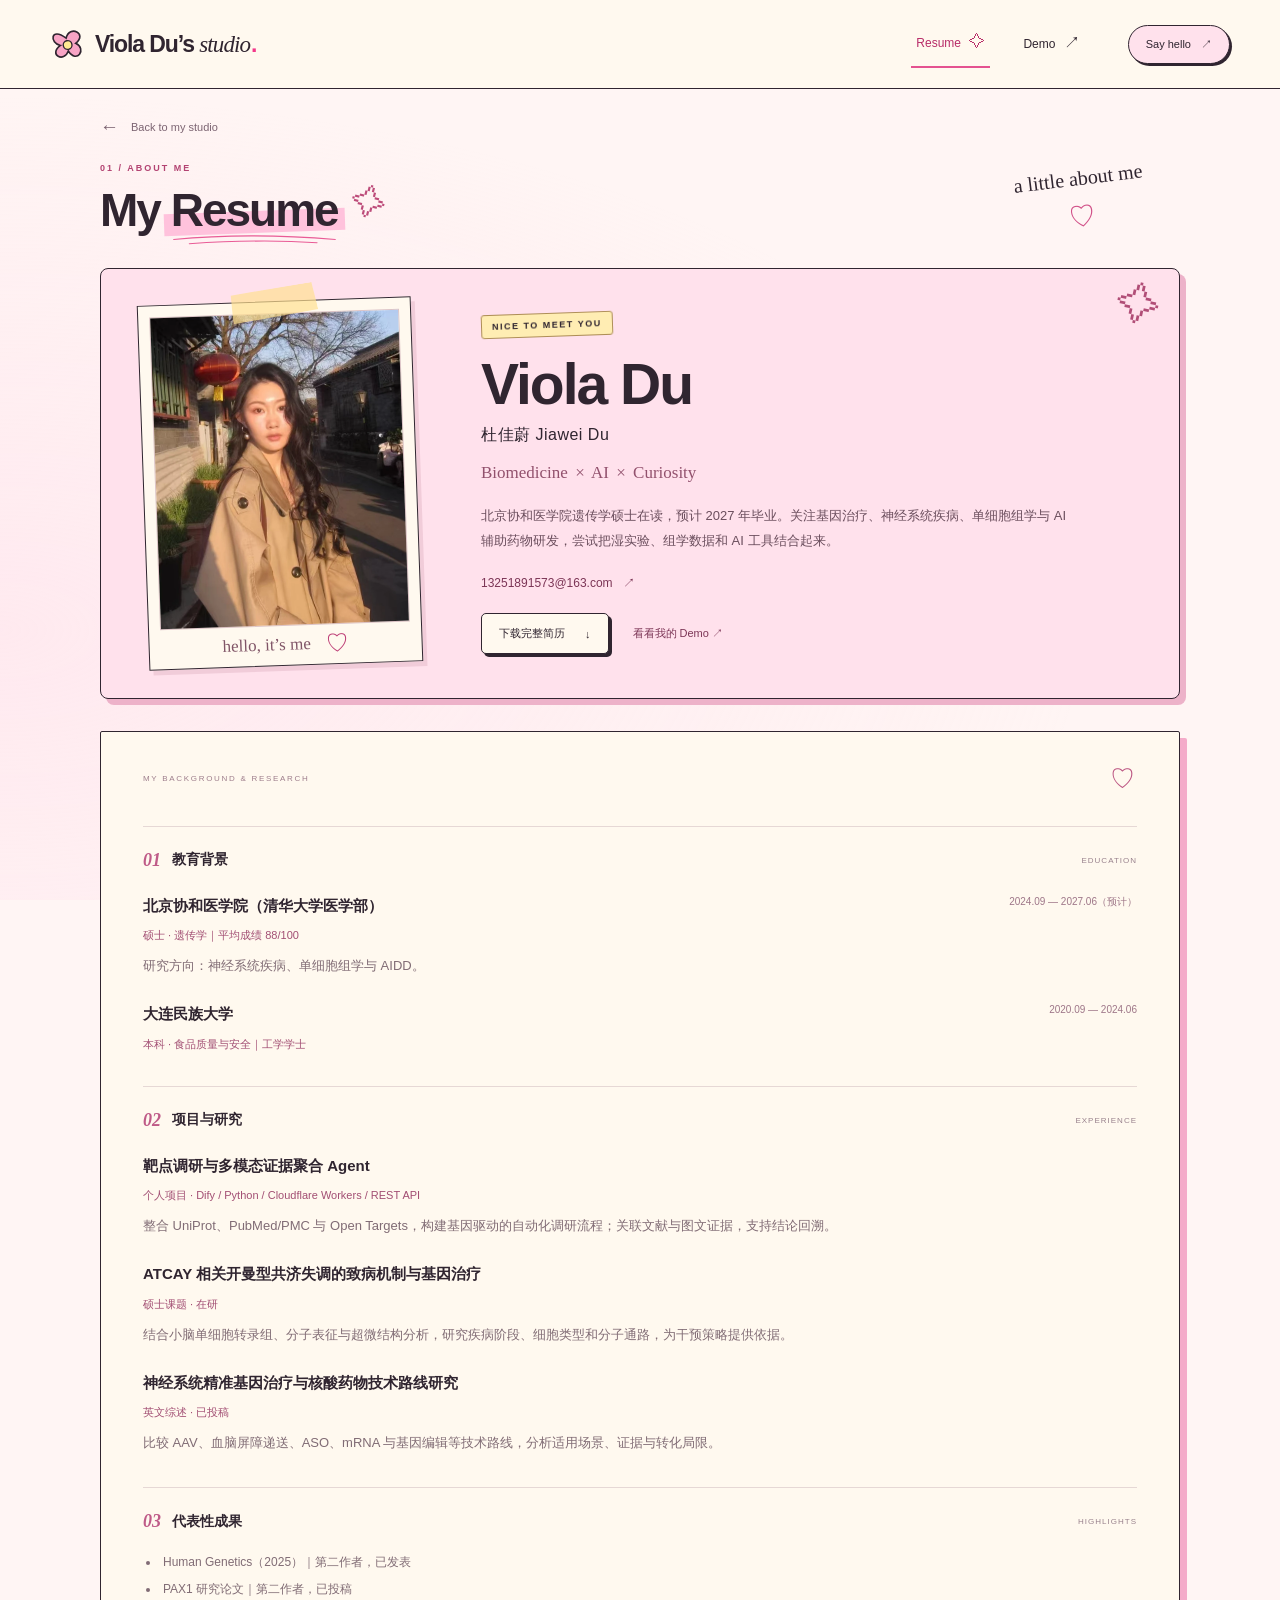
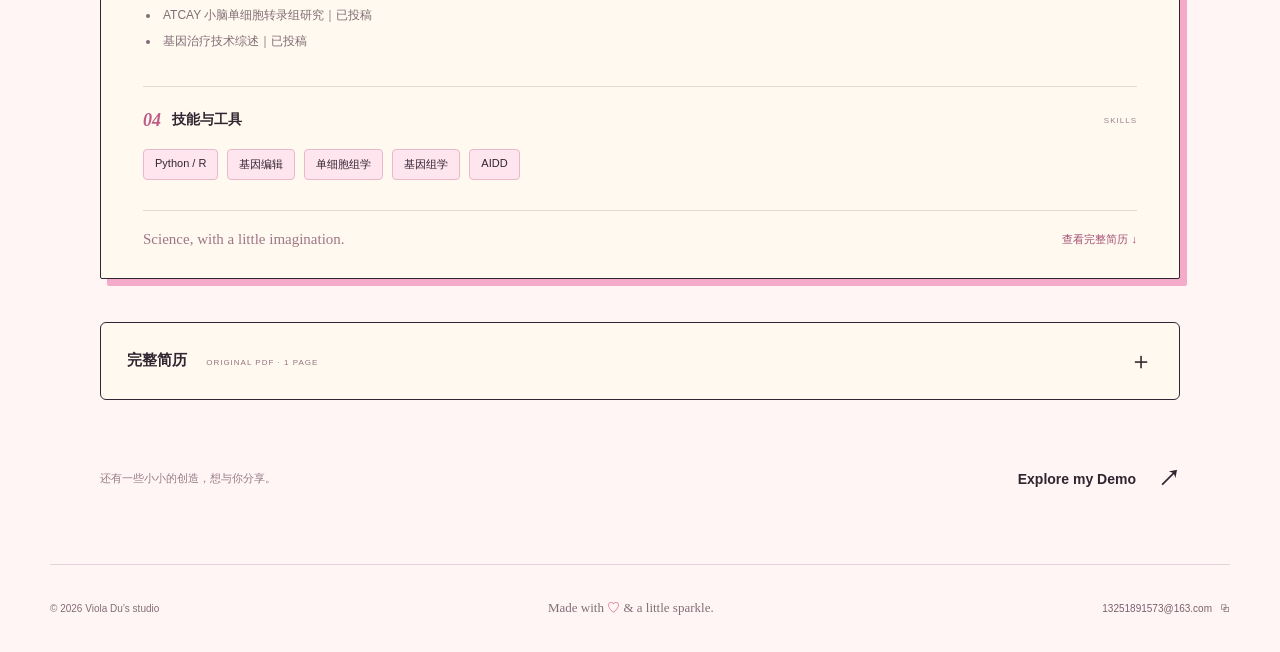
==== commit 901e1993: "Add files via upload" ====
--- a/resume.html
+++ b/resume.html
@@ -1,12 +1,31 @@
-<!doctype html><html lang="zh-CN"><head><meta charset="UTF-8"><meta name="viewport" content="width=device-width, initial-scale=1"><meta name="theme-color" content="#ffb4cf"><meta name="description" content="Viola Du 杜佳蔚的个人简历。北京协和医学院遗传学硕士在读，关注基因治疗、神经系统疾病与 AI 辅助药物研发。"><title>My Resume — Viola Du’s studio</title><link rel="icon" type="image/svg+xml" href="assets/favicon.svg"><link rel="stylesheet" href="styles.css?v=studio-4"><script src="content.js?v=studio-5" defer></script><script src="script.js?v=studio-2" defer></script></head>
+<!doctype html><html lang="zh-CN"><head><meta charset="UTF-8"><meta name="viewport" content="width=device-width, initial-scale=1"><meta name="theme-color" content="#ffb4cf"><meta name="description" content="Viola Du 杜佳蔚的个人简历。北京协和医学院遗传学硕士在读，关注基因治疗、神经系统疾病与 AI 辅助药物研发。"><title>My Resume — Viola Du’s studio</title><link rel="icon" type="image/svg+xml" href="assets/favicon.svg"><link rel="stylesheet" href="styles.css?v=studio-4"><link rel="stylesheet" href="resume.css?v=portrait-1"><link rel="preload" as="image" href="assets/viola-portrait.webp"><script src="content.js?v=studio-7" defer></script><script src="script.js?v=studio-2" defer></script></head>
 <body class="inner-page resume-page"><a class="skip-link" href="#main">跳到主要内容</a>
 <header class="site-header"><div class="header-inner shell"><a class="brand" href="index.html"><img class="brand-flower" src="assets/favicon.svg" width="34" height="34" alt=""><span>Viola Du<span class="brand-apostrophe">’s</span> <em>studio</em><span class="brand-period">.</span></span></a><nav class="page-nav" aria-label="主导航"><a href="resume.html" aria-current="page">Resume <span>✧</span></a><a href="demo.html">Demo <span>↗</span></a></nav><a class="hello-link" href="mailto:13251891573@163.com" data-email-link><span>Say hello</span><span aria-hidden="true">↗</span></a></div></header>
 <main id="main" class="inner-main shell">
 <a class="back-link" href="index.html"><span aria-hidden="true">←</span> Back to my studio</a>
-<div class="inner-heading"><div><span class="eyebrow">01 / ABOUT ME</span><h1>My <span class="pink-highlight">Resume<svg viewBox="0 0 320 22" aria-hidden="true"><path d="M5 12Q148-2 315 12M35 20Q170 11 280 18"/></svg></span><span class="title-star" aria-hidden="true">✧</span></h1><p>认识我，和我走过的路。</p></div><span class="heading-note" aria-hidden="true">a little about me <span>♡</span></span></div>
+<div class="inner-heading"><div><span class="eyebrow">01 / ABOUT ME</span><h1>My <span class="pink-highlight">Resume<svg viewBox="0 0 320 22" aria-hidden="true"><path d="M5 12Q148-2 315 12M35 20Q170 11 280 18"/></svg></span><span class="title-star" aria-hidden="true">✧</span></h1></div><span class="heading-note" aria-hidden="true">a little about me <span>♡</span></span></div>
+<section class="resume-profile" aria-labelledby="profile-name">
+  <figure class="resume-photo">
+    <span class="tape" aria-hidden="true"></span>
+    <img src="assets/viola-portrait.webp" alt="Viola Du 身穿棕色风衣，在阳光下的街巷中" width="680" height="850" loading="eager" fetchpriority="high">
+    <figcaption>hello, it’s me <span aria-hidden="true">♡</span></figcaption>
+  </figure>
+  <div class="resume-profile-copy">
+    <span class="profile-greeting">NICE TO MEET YOU</span>
+    <h2 id="profile-name" data-name>Viola Du</h2>
+    <p id="resume-headline" class="profile-real-name">杜佳蔚 Jiawei Du</p>
+    <p class="profile-research-line">Biomedicine <span aria-hidden="true">×</span> AI <span aria-hidden="true">×</span> Curiosity</p>
+    <p class="resume-introduction" id="resume-introduction">北京协和医学院遗传学硕士在读，预计 2027 年毕业。关注基因治疗、神经系统疾病、单细胞组学与 AI 辅助药物研发，尝试把湿实验、组学数据和 AI 工具结合起来。</p>
+    <a data-email-link href="mailto:13251891573@163.com" class="resume-contact"><span data-email>13251891573@163.com</span><span aria-hidden="true">↗</span></a>
+    <div class="resume-profile-actions">
+      <a class="small-button profile-download" href="assets/viola-du-resume.pdf" download="Viola-Du-Resume.pdf">下载完整简历 <span aria-hidden="true">↓</span></a>
+      <a href="demo.html" class="text-link">看看我的 Demo <span aria-hidden="true">↗</span></a>
+    </div>
+  </div>
+  <span class="profile-sparkle" aria-hidden="true">✧</span>
+</section>
 <div class="resume-layout">
-<aside class="profile-note"><span class="tape" aria-hidden="true"></span><div class="profile-portrait"><img src="assets/viola-character.png" alt="Viola 的金发卡通形象" width="498" height="970"></div><span class="profile-wave" aria-hidden="true">hello!</span><h2 data-name>Viola Du</h2><p>Biomedicine × AI × Curiosity</p><div class="profile-divider"></div><span class="profile-location">北京协和医学院 · 遗传学<br>2027 届硕士（预计）</span><a data-email-link href="mailto:13251891573@163.com" class="profile-email"><span data-email>13251891573@163.com</span> <span aria-hidden="true">↗</span></a><a class="small-button profile-download" href="assets/viola-du-resume.pdf" download="Viola-Du-Resume.pdf">下载完整简历 <span aria-hidden="true">↓</span></a><span class="profile-footer" aria-hidden="true">curiosity looks good on you.</span></aside>
-<article class="resume-paper"><div class="paper-top"><span>THE PERSON BEHIND THE STUDIO</span><span aria-hidden="true">♡</span></div><h2 id="resume-headline">杜佳蔚 Jiawei Du</h2><p class="resume-introduction" id="resume-introduction">北京协和医学院遗传学硕士在读，预计 2027 年毕业。</p><div class="resume-section"><h3><span aria-hidden="true">01</span> 教育背景 <small>EDUCATION</small></h3><div id="education-list"></div></div><div class="resume-section"><h3><span aria-hidden="true">02</span> 项目与研究 <small>EXPERIENCE</small></h3><div id="experience-list"></div></div><div class="resume-section"><h3><span aria-hidden="true">03</span> 代表性成果 <small>HIGHLIGHTS</small></h3><ul id="highlights-list" class="highlights-list"></ul></div><div class="resume-section"><h3><span aria-hidden="true">04</span> 技能与工具 <small>SKILLS</small></h3><div id="skills-list" class="skill-tags"></div></div><div class="resume-bottom"><span>Science, with a little imagination.</span><a href="#full-resume" class="text-link">查看完整简历 ↓</a></div></article>
+<article class="resume-paper"><div class="paper-top"><span>MY BACKGROUND &amp; RESEARCH</span><span aria-hidden="true">♡</span></div><h2 class="sr-only">教育与研究经历</h2><div class="resume-section"><h3><span aria-hidden="true">01</span> 教育背景 <small>EDUCATION</small></h3><div id="education-list"></div></div><div class="resume-section"><h3><span aria-hidden="true">02</span> 项目与研究 <small>EXPERIENCE</small></h3><div id="experience-list"></div></div><div class="resume-section"><h3><span aria-hidden="true">03</span> 代表性成果 <small>HIGHLIGHTS</small></h3><ul id="highlights-list" class="highlights-list"></ul></div><div class="resume-section"><h3><span aria-hidden="true">04</span> 技能与工具 <small>SKILLS</small></h3><div id="skills-list" class="skill-tags"></div></div><div class="resume-bottom"><span>Science, with a little imagination.</span><a href="#full-resume" class="text-link">查看完整简历 ↓</a></div></article>
 </div>
 <details class="pdf-panel" id="full-resume"><summary><span>完整简历 <small>ORIGINAL PDF · 1 PAGE</small></span><span class="pdf-expand" aria-hidden="true">＋</span></summary><div class="pdf-actions"><span>点击预览可在新标签页查看原版 PDF。</span><a href="assets/viola-du-resume.pdf" target="_blank" rel="noopener" class="small-button">打开 PDF ↗</a><a href="assets/viola-du-resume.pdf" download="Viola-Du-Resume.pdf" class="small-button">下载 ↓</a></div><a class="pdf-preview-link" href="assets/viola-du-resume.pdf" target="_blank" rel="noopener" aria-label="在新标签页打开完整简历 PDF"><img src="assets/resume-preview.png" alt="杜佳蔚的一页完整简历，包含个人优势、教育背景、代表性成果、项目经历和综合技能；可打开原版 PDF 阅读" loading="lazy"></a></details>
 <a class="next-page-link" href="demo.html"><span>还有一些小小的创造，想与你分享。</span><strong>Explore my Demo <span aria-hidden="true">↗</span></strong></a>
--- a/resume.css
+++ b/resume.css
@@ -0,0 +1,170 @@
+/* Portrait and introduction on the Resume page. */
+.resume-page .inner-main {
+  max-width: 1080px;
+  padding-top: 20px;
+}
+
+.resume-page .inner-heading {
+  margin-top: 18px;
+  margin-bottom: 30px;
+}
+
+.resume-page .inner-heading h1 { font-size: 46px; }
+.resume-page .inner-heading .eyebrow { margin-bottom: 10px; }
+.resume-page .inner-heading .title-star { font-size: 35px; }
+
+.resume-profile {
+  display: grid;
+  grid-template-columns: minmax(0, 274px) minmax(0, 1fr);
+  align-items: center;
+  gap: clamp(30px, 5vw, 64px);
+  position: relative;
+  padding: 32px 42px;
+  background: #ffe1ec;
+  border: 1.5px solid var(--ink);
+  border-radius: 8px;
+  box-shadow: 6px 6px 0 #edb2c9;
+}
+
+.resume-photo {
+  position: relative;
+  margin: 0;
+  padding: 11px 11px 0;
+  background: var(--cream);
+  border: 1.5px solid var(--ink);
+  box-shadow: 4px 5px 0 #bf7e9738;
+  transform: rotate(-2deg);
+}
+
+.resume-photo .tape { width: 86px; left: calc(50% - 43px); }
+.resume-photo img {
+  width: 100%;
+  height: auto;
+  aspect-ratio: 4 / 5;
+  object-fit: cover;
+  border: 1px solid #dcc3c6;
+}
+
+.resume-photo figcaption {
+  display: flex;
+  align-items: center;
+  justify-content: center;
+  gap: 15px;
+  min-height: 39px;
+  font: 17px var(--hand);
+  color: #805567;
+}
+
+.resume-photo figcaption span { color: #bc3973; font-size: 23px; }
+.resume-profile-copy { min-width: 0; position: relative; z-index: 1; }
+.profile-greeting {
+  display: inline-block;
+  padding: 6px 10px;
+  margin-bottom: 17px;
+  border: 1px solid #ae8e57;
+  background: #ffedb3;
+  border-radius: 3px;
+  font-size: 9px;
+  font-weight: 600;
+  letter-spacing: 1.5px;
+  transform: rotate(-2deg);
+}
+
+.resume-profile-copy h2 {
+  font-family: var(--display);
+  font-size: clamp(39px, 4.8vw, 57px);
+  letter-spacing: -2px;
+  line-height: 1.08;
+}
+
+.profile-real-name { margin-top: 10px; font-size: 16px; letter-spacing: .5px; }
+.profile-research-line {
+  margin-top: 14px;
+  font-family: var(--hand);
+  font-size: 17px;
+  line-height: 1.5;
+  color: #92516d;
+}
+.profile-research-line span { padding-inline: 3px; }
+
+.resume-profile .resume-introduction {
+  margin-top: 17px;
+  max-width: 46em;
+  font-size: 13px;
+  line-height: 1.95;
+  color: #6b4e5d;
+}
+
+.resume-contact {
+  display: inline-flex;
+  align-items: center;
+  gap: 10px;
+  max-width: 100%;
+  min-height: 36px;
+  margin-top: 12px;
+  font-size: 12px;
+  color: #7c3556;
+  overflow-wrap: anywhere;
+}
+.resume-contact:hover { text-decoration: underline; text-underline-offset: 4px; }
+.resume-profile-actions { display: flex; align-items: center; flex-wrap: wrap; gap: 14px 24px; margin-top: 12px; }
+.resume-profile-actions .profile-download { margin-top: 0; background: var(--cream); }
+.resume-profile-actions .text-link { padding-block: 12px; color: #7c3556; }
+.resume-profile-actions .text-link:hover { text-decoration: underline; text-underline-offset: 4px; }
+.profile-sparkle {
+  position: absolute;
+  top: 12px;
+  right: 18px;
+  font: 44px Georgia, serif;
+  color: #b14e77;
+  transform: rotate(12deg);
+  pointer-events: none;
+}
+
+.resume-page .resume-layout { display: block; margin-top: 32px; }
+.resume-page .resume-paper { padding: 30px 42px; }
+.resume-page .paper-top { margin-bottom: 8px; }
+.resume-page .resume-section:first-of-type { margin-top: 12px; }
+.resume-page .resume-item p { max-width: 70em; font-size: 13px; }
+.resume-page .resume-item p.resume-subtitle { font-size: 11px; }
+.resume-page .highlights-list { font-size: 12px; }
+.resume-page .resume-item h4 { font-size: 15px; }
+
+@media (max-width: 900px) {
+  .resume-profile { grid-template-columns: minmax(0, 226px) minmax(0, 1fr); padding: 28px; gap: 30px; }
+  .resume-profile-copy h2 { font-size: 43px; }
+  .resume-profile .resume-introduction { font-size: 12px; }
+  .profile-research-line { font-size: 15px; }
+  .resume-page .resume-paper { padding: 28px; }
+}
+
+@media (max-width: 700px) {
+  .resume-page .inner-main { padding-top: 14px; }
+  .resume-page .inner-heading { margin-top: 10px; margin-bottom: 25px; }
+  .resume-page .inner-heading h1 { font-size: 37px; }
+  .resume-page .inner-heading .eyebrow { margin-bottom: 7px; }
+  .resume-page .inner-heading .title-star { font-size: 29px; }
+  .resume-profile { grid-template-columns: minmax(0, 1fr); padding: 26px 24px; gap: 25px; }
+  .resume-photo { width: 202px; justify-self: center; padding: 9px 9px 0; }
+  .resume-photo figcaption { min-height: 33px; font-size: 16px; }
+  .resume-profile-copy { text-align: center; }
+  .profile-greeting { margin-bottom: 13px; font-size: 8px; }
+  .resume-profile-copy h2 { font-size: 42px; }
+  .profile-real-name { margin-top: 8px; font-size: 14px; }
+  .profile-research-line { font-size: 15px; margin-top: 10px; }
+  .resume-profile .resume-introduction { margin-top: 16px; font-size: 13px; text-align: left; }
+  .resume-profile-actions { justify-content: center; gap: 10px 20px; }
+  .profile-sparkle { top: 22px; right: 17px; font-size: 37px; }
+  .resume-page .resume-layout { margin-top: 26px; }
+  .resume-page .resume-paper { padding: 23px; }
+  .resume-page .resume-item h4 { font-size: 14px; }
+  .resume-page .resume-item p { font-size: 12px; }
+  .resume-page .highlights-list { font-size: 11px; }
+}
+
+@media (max-width: 390px) {
+  .resume-profile { padding: 26px 19px; }
+  .resume-page .resume-paper { padding: 21px 19px; }
+  .resume-profile-copy h2 { font-size: 39px; }
+  .resume-page .inner-heading h1 { font-size: 34px; }
+}
